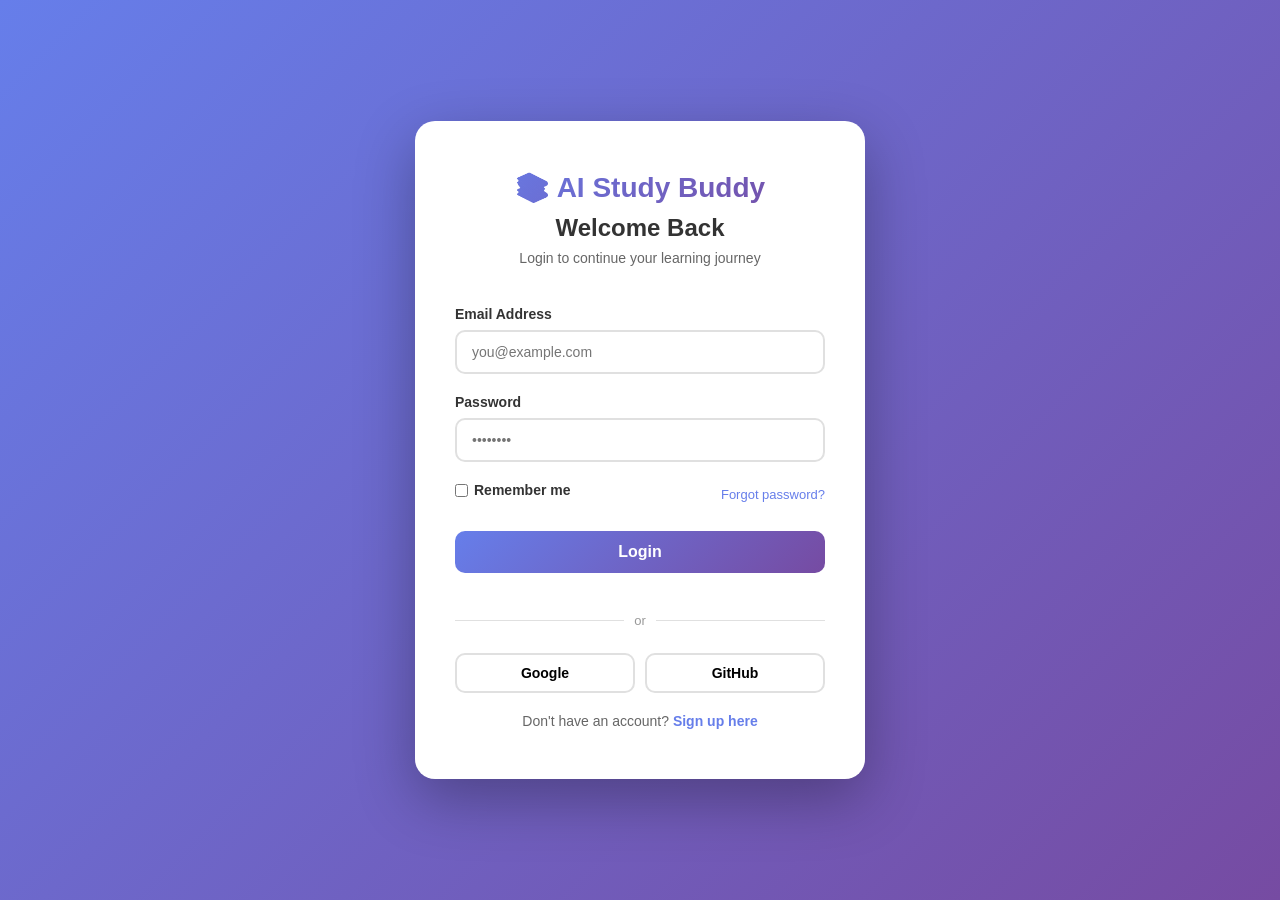
==== login.html @ 841b30a8 "Add login page for AI Study Buddy" ====
<!DOCTYPE html>
<html lang="en">
<head>
    <meta charset="UTF-8">
    <meta name="viewport" content="width=device-width, initial-scale=1.0">
    <title>Login - AI Study Buddy</title>
    <style>
        * {
            margin: 0;
            padding: 0;
            box-sizing: border-box;
        }

        body {
            font-family: 'Segoe UI', Tahoma, Geneva, Verdana, sans-serif;
            background: linear-gradient(135deg, #667eea 0%, #764ba2 100%);
            min-height: 100vh;
            display: flex;
            justify-content: center;
            align-items: center;
            padding: 20px;
        }

        .container {
            background: white;
            border-radius: 20px;
            box-shadow: 0 20px 60px rgba(0, 0, 0, 0.3);
            max-width: 450px;
            width: 100%;
            padding: 50px 40px;
            animation: slideUp 0.6s ease-out;
        }

        @keyframes slideUp {
            from {
                opacity: 0;
                transform: translateY(30px);
            }
            to {
                opacity: 1;
                transform: translateY(0);
            }
        }

        .header {
            text-align: center;
            margin-bottom: 40px;
        }

        .logo {
            font-size: 28px;
            font-weight: 700;
            background: linear-gradient(135deg, #667eea 0%, #764ba2 100%);
            -webkit-background-clip: text;
            -webkit-text-fill-color: transparent;
            background-clip: text;
            margin-bottom: 10px;
        }

        .header h1 {
            color: #333;
            font-size: 24px;
            margin-bottom: 8px;
        }

        .header p {
            color: #666;
            font-size: 14px;
        }

        .form-group {
            margin-bottom: 20px;
        }

        label {
            display: block;
            color: #333;
            font-weight: 600;
            margin-bottom: 8px;
            font-size: 14px;
        }

        input {
            width: 100%;
            padding: 12px 15px;
            border: 2px solid #e0e0e0;
            border-radius: 10px;
            font-size: 14px;
            transition: all 0.3s ease;
            font-family: inherit;
        }

        input:focus {
            outline: none;
            border-color: #667eea;
            box-shadow: 0 0 0 3px rgba(102, 126, 234, 0.1);
        }

        .remember-forgot {
            display: flex;
            justify-content: space-between;
            align-items: center;
            margin-bottom: 25px;
            font-size: 13px;
        }

        .remember-forgot a {
            color: #667eea;
            text-decoration: none;
            font-weight: 500;
            transition: color 0.3s ease;
        }

        .remember-forgot a:hover {
            color: #764ba2;
        }

        .checkbox {
            display: flex;
            align-items: center;
            gap: 6px;
            cursor: pointer;
        }

        .checkbox input {
            width: auto;
            cursor: pointer;
        }

        .login-btn {
            width: 100%;
            padding: 12px;
            background: linear-gradient(135deg, #667eea 0%, #764ba2 100%);
            color: white;
            border: none;
            border-radius: 10px;
            font-size: 16px;
            font-weight: 600;
            cursor: pointer;
            transition: all 0.3s ease;
            margin-bottom: 15px;
        }

        .login-btn:hover {
            transform: translateY(-2px);
            box-shadow: 0 10px 25px rgba(102, 126, 234, 0.4);
        }

        .login-btn:active {
            transform: translateY(0);
        }

        .divider {
            display: flex;
            align-items: center;
            margin: 25px 0;
            color: #999;
            font-size: 13px;
        }

        .divider::before,
        .divider::after {
            content: '';
            flex: 1;
            height: 1px;
            background: #e0e0e0;
        }

        .divider::before {
            margin-right: 10px;
        }

        .divider::after {
            margin-left: 10px;
        }

        .social-login {
            display: flex;
            gap: 10px;
            margin-bottom: 20px;
        }

        .social-btn {
            flex: 1;
            padding: 10px;
            border: 2px solid #e0e0e0;
            background: white;
            border-radius: 10px;
            cursor: pointer;
            font-size: 14px;
            font-weight: 600;
            transition: all 0.3s ease;
            display: flex;
            align-items: center;
            justify-content: center;
            gap: 6px;
        }

        .social-btn:hover {
            border-color: #667eea;
            background: #f8f9ff;
        }

        .signup-link {
            text-align: center;
            color: #666;
            font-size: 14px;
        }

        .signup-link a {
            color: #667eea;
            font-weight: 600;
            text-decoration: none;
            transition: color 0.3s ease;
        }

        .signup-link a:hover {
            color: #764ba2;
        }

        @media (max-width: 480px) {
            .container {
                padding: 30px 20px;
            }

            .header h1 {
                font-size: 20px;
            }

            .logo {
                font-size: 24px;
            }
        }
    </style>
</head>
<body>
    <div class="container">
        <div class="header">
            <div class="logo">📚 AI Study Buddy</div>
            <h1>Welcome Back</h1>
            <p>Login to continue your learning journey</p>
        </div>

        <form>
            <div class="form-group">
                <label for="email">Email Address</label>
                <input type="email" id="email" placeholder="you@example.com" required>
            </div>

            <div class="form-group">
                <label for="password">Password</label>
                <input type="password" id="password" placeholder="••••••••" required>
            </div>

            <div class="remember-forgot">
                <label class="checkbox">
                    <input type="checkbox">
                    <span>Remember me</span>
                </label>
                <a href="#forgot">Forgot password?</a>
            </div>

            <button type="submit" class="login-btn">Login</button>
        </form>

        <div class="divider">or</div>

        <div class="social-login">
            <button type="button" class="social-btn">
                <span>Google</span>
            </button>
            <button type="button" class="social-btn">
                <span>GitHub</span>
            </button>
        </div>

        <div class="signup-link">
            Don't have an account? <a href="#signup">Sign up here</a>
        </div>
    </div>
</body>
</html>
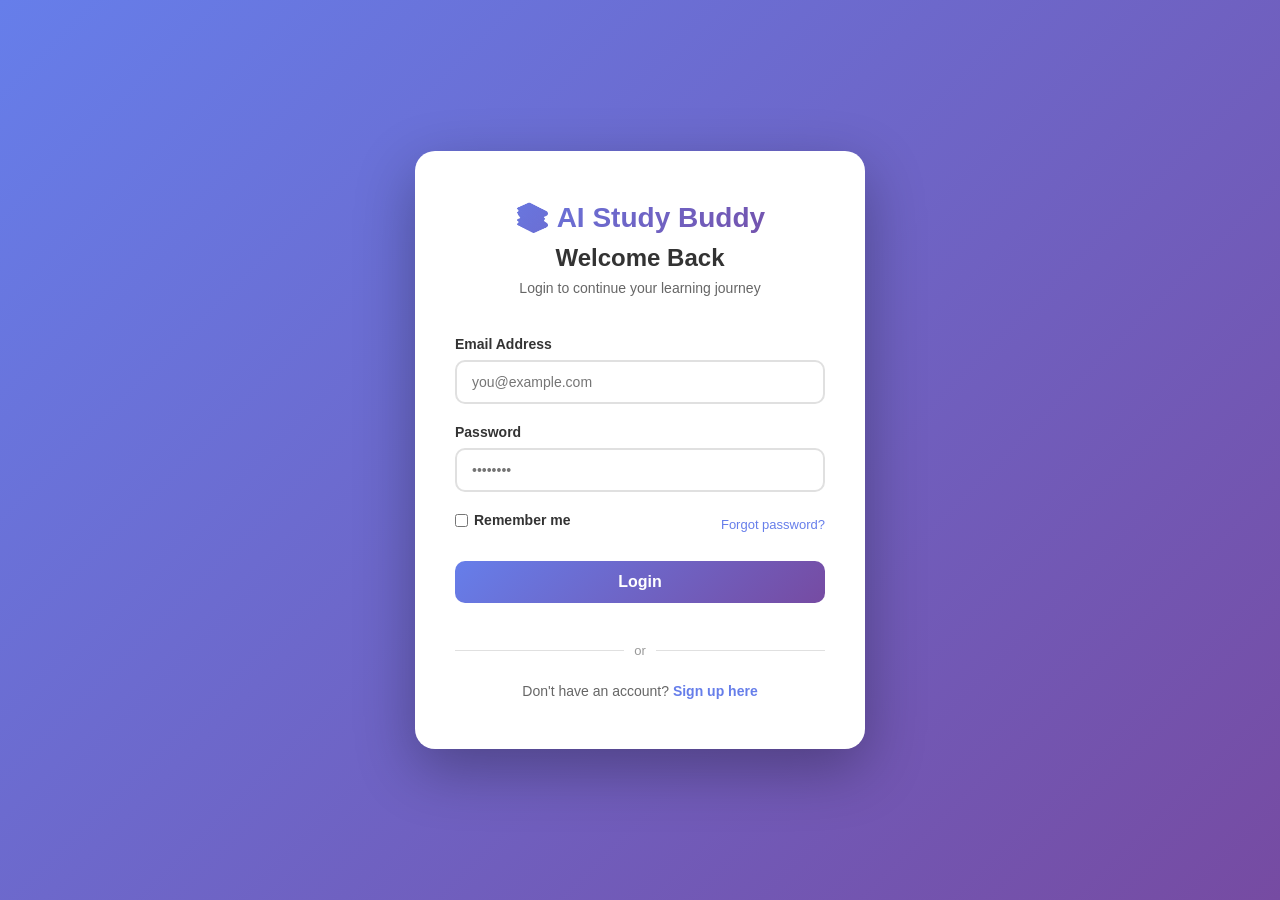
==== commit d55efbb1: "Modify login button action and signup link Updated login button to redirect to index.html and modifi" ====
--- a/login.html
+++ b/login.html
@@ -260,22 +260,15 @@
                 <a href="#forgot">Forgot password?</a>
             </div>
 
-            <button type="submit" class="login-btn">Login</button>
+            <button onclick="window.location.href='index.html' type="submit" class="login-btn">Login</button>
         </form>
 
         <div class="divider">or</div>
 
-        <div class="social-login">
-            <button type="button" class="social-btn">
-                <span>Google</span>
-            </button>
-            <button type="button" class="social-btn">
-                <span>GitHub</span>
-            </button>
-        </div>
+       
 
         <div class="signup-link">
-            Don't have an account? <a href="#signup">Sign up here</a>
+            Don't have an account? <a href="signup.html">Sign up here</a>
         </div>
     </div>
 </body>
